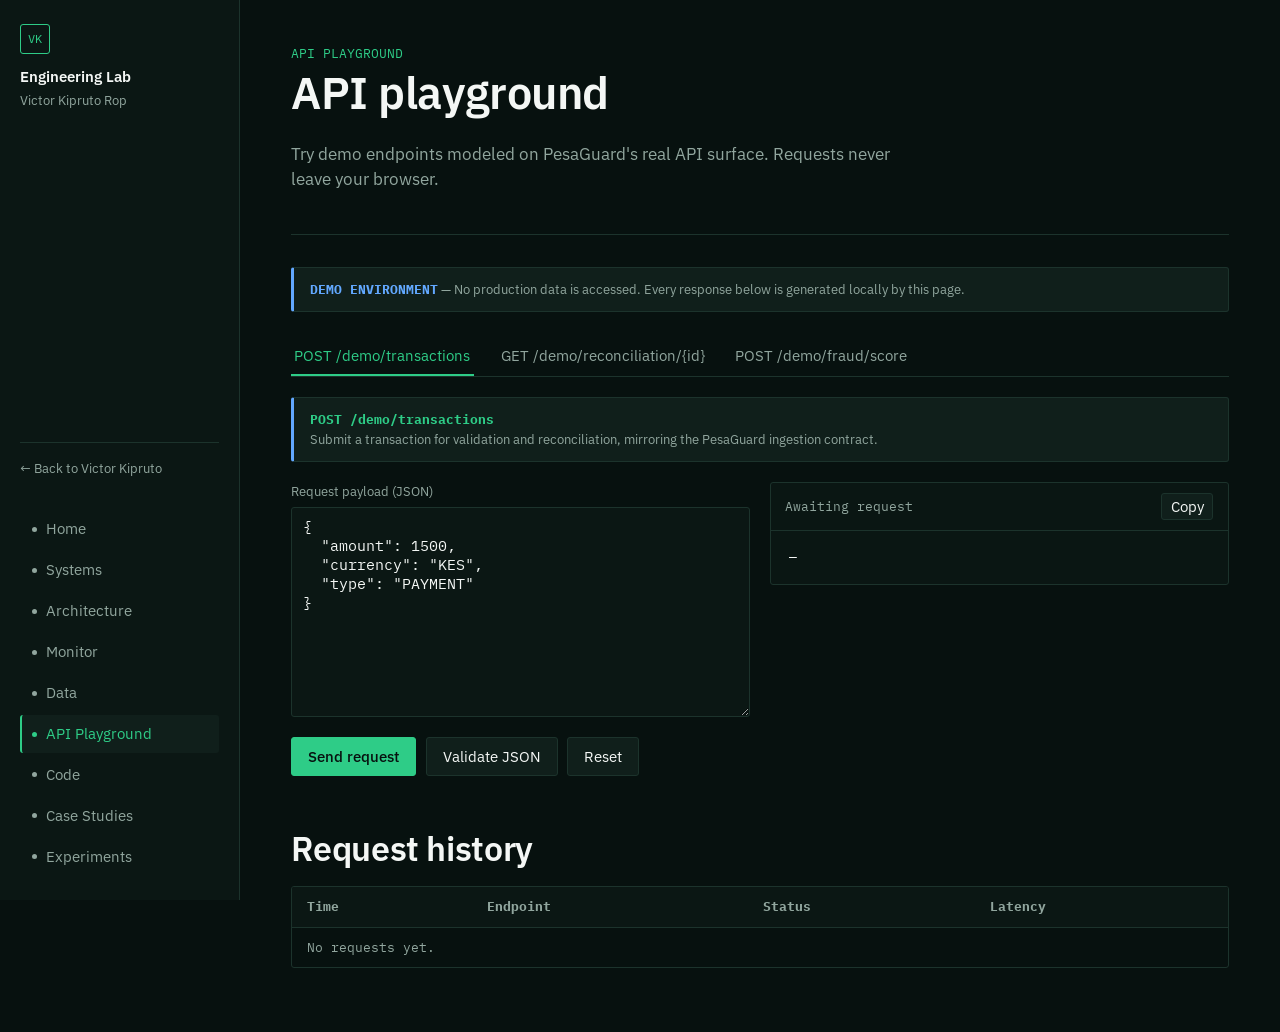
==== pages/api-playground.html @ 816f3edc "Initial commit: Engineering Lab static site" ====
<!DOCTYPE html>
<html lang="en">
<head>
<meta charset="UTF-8">
<meta name="viewport" content="width=device-width, initial-scale=1.0">
<title>API Playground | Engineering Lab</title>
<meta name="description" content="A safe, local API playground for exploring PesaGuard-style demo endpoints — no production systems are reachable.">
<link rel="canonical" href="https://lab.victorkipruto.com/pages/api-playground.html">
<link rel="stylesheet" href="../css/main.css">
<link rel="stylesheet" href="../css/components.css">
<link rel="stylesheet" href="../css/responsive.css">
</head>
<body data-nav="pages/api-playground.html">
<div class="rail-scrim"></div>
<div class="shell">
  <aside class="rail">
    <div class="rail-brand">
      <span class="mark" aria-hidden="true">VK</span>
      <span class="name">Engineering Lab</span>
      <span class="role">Victor Kipruto Rop</span>
    </div>
    <div class="rail-footer">
      <a href="https://www.victorkipruto.com">&larr; Back to Victor Kipruto</a>
    </div>
  </aside>

  <div>
    <div class="rail-toggle">
      <button type="button" aria-expanded="false" class="btn" style="padding:0.3rem 0.6rem;">☰</button>
      ENGINEERING LAB
    </div>

    <main>
      <div class="page-header">
        <span class="eyebrow">API PLAYGROUND</span>
        <h1>API playground</h1>
        <p>Try demo endpoints modeled on PesaGuard's real API surface. Requests never leave your browser.</p>
      </div>

      <div class="callout" style="margin-bottom:1.5rem;">
        <strong style="color:var(--info); font-family:var(--font-mono);">DEMO ENVIRONMENT</strong> — No production data is accessed. Every response below is generated locally by this page.
      </div>

      <div class="tabs" id="endpoint-tabs" role="tablist"></div>

      <div id="endpoint-meta" class="callout" style="margin-bottom:1.25rem;"></div>

      <div style="display:grid; grid-template-columns: 1fr 1fr; gap: var(--gap);" id="playground-columns">
        <div>
          <div class="field">
            <label for="payload">Request payload (JSON)</label>
            <textarea id="payload" rows="10"></textarea>
          </div>
          <div class="card-actions" style="margin-top:0.75rem;">
            <button class="btn primary" id="send-btn">Send request</button>
            <button class="btn" id="validate-btn">Validate JSON</button>
            <button class="btn" id="reset-btn">Reset</button>
          </div>
          <p id="validation-msg" style="font-size:var(--fs-00); margin-top:0.5rem;"></p>
        </div>

        <div>
          <div class="code-block">
            <div class="code-head">
              <span id="response-status">Awaiting request</span>
              <button class="btn" id="copy-response" style="padding:0.2rem 0.55rem;">Copy</button>
            </div>
            <pre><code id="response-body">—</code></pre>
          </div>
          <p style="font-size:var(--fs-00); color:var(--text-2); margin-top:0.5rem;" id="latency-note"></p>
        </div>
      </div>

      <section style="margin-top:2.5rem;">
        <h2>Request history</h2>
        <div class="table-wrap">
          <table>
            <thead><tr><th>Time</th><th>Endpoint</th><th>Status</th><th>Latency</th></tr></thead>
            <tbody id="history-tbody"><tr><td colspan="4" style="color:var(--text-2);">No requests yet.</td></tr></tbody>
          </table>
        </div>
      </section>
    </main>
  </div>
</div>

<script type="module" src="../js/app.js"></script>
<script type="module" src="../js/api-playground.js"></script>
</body>
</html>
---- css/main.css ----
/* ============================================================
   ENGINEERING LAB — DESIGN SYSTEM
   ============================================================ */

@import url('https://fonts.googleapis.com/css2?family=IBM+Plex+Sans:wght@400;500;600&family=IBM+Plex+Mono:wght@400;500;600&display=swap');

:root {
  /* Color */
  --bg: #07110F;
  --bg-2: #0B1714;
  --surface: #101F1B;
  --border: #1C332C;
  --text: #F4F7F5;
  --text-2: #91A69E;
  --accent: #2ECC87;
  --accent-dim: #1C7A50;
  --warning: #F2B84B;
  --error: #EF6461;
  --info: #62A8FF;

  /* Type */
  --font-body: 'IBM Plex Sans', -apple-system, sans-serif;
  --font-mono: 'IBM Plex Mono', ui-monospace, monospace;

  --fs-00: clamp(0.75rem, 0.72rem + 0.15vw, 0.8125rem);
  --fs-0: clamp(0.875rem, 0.85rem + 0.15vw, 0.9375rem);
  --fs-1: clamp(1rem, 0.96rem + 0.2vw, 1.0625rem);
  --fs-2: clamp(1.25rem, 1.15rem + 0.5vw, 1.5rem);
  --fs-3: clamp(1.6rem, 1.4rem + 1vw, 2.1rem);
  --fs-4: clamp(2rem, 1.7rem + 1.5vw, 2.8rem);

  /* Layout */
  --rail-w: 240px;
  --radius: 3px;
  --gap: 1.25rem;
  --transition: 140ms ease;
}

@media (prefers-reduced-motion: reduce) {
  * { animation-duration: 0.001ms !important; transition-duration: 0.001ms !important; }
}

* { box-sizing: border-box; }

html { color-scheme: dark; }

body {
  margin: 0;
  background: var(--bg);
  color: var(--text);
  font-family: var(--font-body);
  font-size: var(--fs-1);
  line-height: 1.5;
  -webkit-font-smoothing: antialiased;
}

img { max-width: 100%; display: block; }

a { color: inherit; text-decoration: none; }

code, pre, .mono, .metric, .tag, .status-pill, kbd {
  font-family: var(--font-mono);
}

::selection { background: var(--accent-dim); color: var(--text); }

:focus-visible {
  outline: 2px solid var(--accent);
  outline-offset: 2px;
}

.sr-only {
  position: absolute;
  width: 1px; height: 1px;
  overflow: hidden;
  clip: rect(0 0 0 0);
  white-space: nowrap;
}

h1, h2, h3, h4 {
  margin: 0 0 0.5em 0;
  font-weight: 600;
  line-height: 1.2;
  letter-spacing: -0.01em;
}

h1 { font-size: var(--fs-4); }
h2 { font-size: var(--fs-3); }
h3 { font-size: var(--fs-2); }

p { margin: 0 0 1em 0; color: var(--text-2); max-width: 62ch; }

/* ---------- App shell: left rail + content ---------- */

.shell {
  display: grid;
  grid-template-columns: var(--rail-w) 1fr;
  min-height: 100vh;
}

.rail {
  border-right: 1px solid var(--border);
  background: var(--bg-2);
  padding: 1.5rem 1.25rem;
  position: sticky;
  top: 0;
  height: 100vh;
  overflow-y: auto;
  display: flex;
  flex-direction: column;
  gap: 2rem;
}

.rail-brand {
  display: flex;
  flex-direction: column;
  gap: 0.15rem;
}

.rail-brand .mark {
  width: 30px; height: 30px;
  border: 1px solid var(--accent);
  border-radius: var(--radius);
  display: grid;
  place-items: center;
  color: var(--accent);
  font-family: var(--font-mono);
  font-size: 0.75rem;
  margin-bottom: 0.6rem;
}

.rail-brand .name {
  font-size: var(--fs-0);
  font-weight: 600;
}

.rail-brand .role {
  font-size: var(--fs-00);
  color: var(--text-2);
}

.rail nav {
  display: flex;
  flex-direction: column;
  gap: 0.15rem;
}

.rail nav a {
  display: flex;
  align-items: center;
  gap: 0.6rem;
  padding: 0.5rem 0.6rem;
  border-radius: var(--radius);
  color: var(--text-2);
  font-size: var(--fs-0);
  border-left: 2px solid transparent;
  transition: color var(--transition), background var(--transition), border-color var(--transition);
}

.rail nav a:hover { color: var(--text); background: var(--surface); }

.rail nav a.active {
  color: var(--accent);
  border-left-color: var(--accent);
  background: var(--surface);
}

.rail nav a .dot {
  width: 5px; height: 5px;
  border-radius: 50%;
  background: currentColor;
  flex-shrink: 0;
}

.rail-footer {
  margin-top: auto;
  padding-top: 1rem;
  border-top: 1px solid var(--border);
  font-size: var(--fs-00);
  color: var(--text-2);
}

.rail-footer a {
  display: inline-flex;
  align-items: center;
  gap: 0.35rem;
  color: var(--text-2);
}

.rail-footer a:hover { color: var(--accent); }

.rail-toggle {
  display: none;
}

main {
  min-width: 0;
  padding: 2.5rem clamp(1.25rem, 4vw, 3.5rem) 4rem;
}

.page-header {
  margin-bottom: 2rem;
  padding-bottom: 1.5rem;
  border-bottom: 1px solid var(--border);
}

.page-header .eyebrow {
  color: var(--accent);
  font-family: var(--font-mono);
  font-size: var(--fs-00);
}

.page-header p { max-width: 60ch; }

/* ---------- Utility ---------- */

.status-pill {
  display: inline-flex;
  align-items: center;
  gap: 0.4rem;
  padding: 0.2rem 0.55rem;
  border-radius: var(--radius);
  font-size: var(--fs-00);
  border: 1px solid var(--border);
  background: var(--surface);
}

.status-pill::before {
  content: '';
  width: 6px; height: 6px;
  border-radius: 50%;
  background: currentColor;
}

.status-pill.active, .status-pill.operational { color: var(--accent); }
.status-pill.demo { color: var(--info); }
.status-pill.experimental { color: var(--warning); }
.status-pill.archived, .status-pill.degraded { color: var(--text-2); }
.status-pill.error, .status-pill.down { color: var(--error); }

.btn {
  display: inline-flex;
  align-items: center;
  gap: 0.5rem;
  padding: 0.55rem 1rem;
  border-radius: var(--radius);
  border: 1px solid var(--border);
  background: var(--surface);
  color: var(--text);
  font-size: var(--fs-0);
  cursor: pointer;
  font-family: var(--font-body);
  transition: border-color var(--transition), color var(--transition);
}

.btn:hover { border-color: var(--accent); color: var(--accent); }

.btn.primary {
  background: var(--accent);
  border-color: var(--accent);
  color: var(--bg);
  font-weight: 500;
}

.btn.primary:hover { background: #34d894; color: var(--bg); }

.btn:disabled { opacity: 0.5; cursor: not-allowed; }

.field {
  display: flex;
  flex-direction: column;
  gap: 0.35rem;
}

.field label {
  font-size: var(--fs-00);
  color: var(--text-2);
}

.field input, .field select, .field textarea {
  background: var(--bg-2);
  border: 1px solid var(--border);
  border-radius: var(--radius);
  color: var(--text);
  padding: 0.55rem 0.7rem;
  font-family: var(--font-body);
  font-size: var(--fs-0);
}

.field textarea { font-family: var(--font-mono); resize: vertical; }

.field input:focus, .field select:focus, .field textarea:focus {
  border-color: var(--accent);
}

.callout {
  border: 1px solid var(--border);
  border-left: 3px solid var(--info);
  background: var(--surface);
  padding: 0.75rem 1rem;
  border-radius: var(--radius);
  font-size: var(--fs-00);
  color: var(--text-2);
}

.callout.warning { border-left-color: var(--warning); }
.callout.error { border-left-color: var(--error); }

.empty-state {
  border: 1px dashed var(--border);
  border-radius: var(--radius);
  padding: 2rem;
  text-align: center;
  color: var(--text-2);
  font-size: var(--fs-0);
}

/* ---------- Mobile ---------- */

@media (max-width: 880px) {
  .shell { grid-template-columns: 1fr; }

  .rail {
    position: fixed;
    inset: 0 30% 0 0;
    z-index: 50;
    transform: translateX(-100%);
    transition: transform var(--transition);
    box-shadow: 2px 0 24px rgba(0,0,0,0.5);
  }

  .rail.open { transform: translateX(0); }

  .rail-toggle {
    display: flex;
    align-items: center;
    gap: 0.5rem;
    position: sticky;
    top: 0;
    z-index: 40;
    background: var(--bg-2);
    border-bottom: 1px solid var(--border);
    padding: 1rem clamp(1.25rem, 4vw, 3.5rem);
    color: var(--text);
    font-family: var(--font-mono);
    font-size: var(--fs-00);
  }

  .rail-scrim {
    display: none;
    position: fixed;
    inset: 0;
    background: rgba(0,0,0,0.5);
    z-index: 45;
  }

  .rail-scrim.open { display: block; }

  main { padding: 1.5rem 1.25rem 3rem; }
}
---- css/components.css ----
/* ============================================================
   COMPONENTS
   ============================================================ */

/* ---------- Hero ---------- */

.hero {
  padding: 1rem 0 2.5rem;
  border-bottom: 1px solid var(--border);
  margin-bottom: 2.5rem;
}

.hero .eyebrow {
  color: var(--accent);
  font-family: var(--font-mono);
  font-size: var(--fs-00);
  margin-bottom: 0.75rem;
  display: block;
}

.hero h1 {
  max-width: 16ch;
  margin-bottom: 0.75rem;
}

.hero p { font-size: var(--fs-1); max-width: 54ch; }

.hero-stats {
  display: flex;
  gap: 2.5rem;
  margin-top: 1.75rem;
  flex-wrap: wrap;
}

.hero-stats .stat {
  display: flex;
  flex-direction: column;
  gap: 0.15rem;
}

.hero-stats .stat .value {
  font-family: var(--font-mono);
  font-size: var(--fs-2);
  color: var(--accent);
}

.hero-stats .stat .label {
  font-size: var(--fs-00);
  color: var(--text-2);
}

/* ---------- Grid of cards ---------- */

.grid {
  display: grid;
  grid-template-columns: repeat(auto-fill, minmax(300px, 1fr));
  gap: var(--gap);
}

.card {
  border: 1px solid var(--border);
  background: var(--surface);
  border-radius: var(--radius);
  padding: 1.25rem;
  display: flex;
  flex-direction: column;
  gap: 0.75rem;
}

.card-head {
  display: flex;
  justify-content: space-between;
  align-items: flex-start;
  gap: 0.75rem;
}

.card-head h3 { font-size: var(--fs-1); margin: 0; }

.card .category {
  font-family: var(--font-mono);
  font-size: var(--fs-00);
  color: var(--text-2);
}

.card p { font-size: var(--fs-0); margin: 0; }

.tag-row {
  display: flex;
  flex-wrap: wrap;
  gap: 0.4rem;
}

.tag {
  font-size: var(--fs-00);
  padding: 0.15rem 0.5rem;
  border: 1px solid var(--border);
  border-radius: var(--radius);
  color: var(--text-2);
}

.feature-row {
  display: flex;
  gap: 0.5rem;
  flex-wrap: wrap;
  font-size: var(--fs-00);
  color: var(--text-2);
}

.feature-row span.on { color: var(--accent); }

.card-actions {
  display: flex;
  gap: 0.6rem;
  margin-top: auto;
  padding-top: 0.5rem;
}

/* ---------- Filters bar ---------- */

.filters {
  display: flex;
  gap: 0.75rem;
  flex-wrap: wrap;
  margin-bottom: 1.5rem;
  align-items: flex-end;
}

.filters .field { min-width: 160px; }
.filters .field.search { flex: 1; min-width: 220px; }

.result-count {
  font-family: var(--font-mono);
  font-size: var(--fs-00);
  color: var(--text-2);
  margin-bottom: 1rem;
}

/* ---------- Metrics grid ---------- */

.metric-grid {
  display: grid;
  grid-template-columns: repeat(auto-fill, minmax(180px, 1fr));
  gap: 1px;
  background: var(--border);
  border: 1px solid var(--border);
  border-radius: var(--radius);
  overflow: hidden;
  margin-bottom: 2rem;
}

.metric-cell {
  background: var(--surface);
  padding: 1rem 1.1rem;
  display: flex;
  flex-direction: column;
  gap: 0.3rem;
}

.metric-cell .label {
  font-size: var(--fs-00);
  color: var(--text-2);
}

.metric-cell .value {
  font-family: var(--font-mono);
  font-size: var(--fs-2);
}

.metric-cell .value.warn { color: var(--warning); }
.metric-cell .value.err { color: var(--error); }
.metric-cell .value.ok { color: var(--accent); }

/* ---------- Table ---------- */

.table-wrap {
  border: 1px solid var(--border);
  border-radius: var(--radius);
  overflow-x: auto;
}

table {
  border-collapse: collapse;
  width: 100%;
  font-size: var(--fs-0);
  min-width: 640px;
}

thead th {
  text-align: left;
  padding: 0.65rem 0.9rem;
  background: var(--bg-2);
  border-bottom: 1px solid var(--border);
  font-family: var(--font-mono);
  font-size: var(--fs-00);
  color: var(--text-2);
  white-space: nowrap;
  cursor: pointer;
  user-select: none;
}

thead th:hover { color: var(--text); }

tbody td {
  padding: 0.6rem 0.9rem;
  border-bottom: 1px solid var(--border);
  font-family: var(--font-mono);
  font-size: var(--fs-00);
}

tbody tr:last-child td { border-bottom: none; }

tbody tr:hover { background: var(--surface); cursor: pointer; }

.pagination {
  display: flex;
  justify-content: space-between;
  align-items: center;
  margin-top: 1rem;
  font-family: var(--font-mono);
  font-size: var(--fs-00);
  color: var(--text-2);
}

.pagination .controls { display: flex; gap: 0.5rem; }

/* ---------- Tabs ---------- */

.tabs {
  display: flex;
  gap: 0.25rem;
  border-bottom: 1px solid var(--border);
  margin-bottom: 1.25rem;
  flex-wrap: wrap;
}

.tabs button {
  background: none;
  border: none;
  border-bottom: 2px solid transparent;
  color: var(--text-2);
  padding: 0.6rem 0.2rem;
  margin-right: 1.25rem;
  font-family: var(--font-body);
  font-size: var(--fs-0);
  cursor: pointer;
}

.tabs button:hover { color: var(--text); }

.tabs button.active {
  color: var(--accent);
  border-bottom-color: var(--accent);
}

/* ---------- Code block ---------- */

.code-block {
  border: 1px solid var(--border);
  border-radius: var(--radius);
  background: #0A1613;
  overflow: hidden;
}

.code-block .code-head {
  display: flex;
  justify-content: space-between;
  align-items: center;
  padding: 0.6rem 0.9rem;
  border-bottom: 1px solid var(--border);
  font-family: var(--font-mono);
  font-size: var(--fs-00);
  color: var(--text-2);
}

.code-block pre {
  margin: 0;
  padding: 1rem 1.1rem;
  overflow-x: auto;
  font-size: var(--fs-00);
  line-height: 1.6;
  counter-reset: line;
}

.code-block code { color: var(--text); }

.code-line {
  display: block;
  counter-increment: line;
}

.code-line::before {
  content: counter(line);
  display: inline-block;
  width: 2.2em;
  color: var(--text-2);
  opacity: 0.5;
  user-select: none;
  text-align: right;
  margin-right: 1em;
}

.tok-kw { color: var(--info); }
.tok-str { color: var(--accent); }
.tok-com { color: var(--text-2); font-style: italic; }
.tok-fn { color: var(--warning); }
.tok-num { color: #C792EA; }

/* ---------- Dialog / modal ---------- */

dialog.panel {
  border: 1px solid var(--border);
  border-radius: var(--radius);
  background: var(--surface);
  color: var(--text);
  padding: 0;
  width: min(560px, 92vw);
  max-height: 85vh;
}

dialog.panel::backdrop { background: rgba(3, 9, 8, 0.7); }

dialog.panel .panel-head {
  display: flex;
  justify-content: space-between;
  align-items: center;
  padding: 1rem 1.25rem;
  border-bottom: 1px solid var(--border);
}

dialog.panel .panel-body {
  padding: 1.25rem;
  overflow-y: auto;
  max-height: calc(85vh - 60px);
}

dialog.panel .panel-body dt {
  font-family: var(--font-mono);
  font-size: var(--fs-00);
  color: var(--text-2);
  margin-top: 0.9rem;
}

dialog.panel .panel-body dd {
  margin: 0.2rem 0 0;
  font-size: var(--fs-0);
}

.close-btn {
  background: none;
  border: none;
  color: var(--text-2);
  cursor: pointer;
  font-size: 1.1rem;
  line-height: 1;
  padding: 0.25rem;
}

.close-btn:hover { color: var(--text); }

/* ---------- Timeline / sequence ---------- */

.sequence {
  display: flex;
  flex-direction: column;
}

.sequence .step {
  display: grid;
  grid-template-columns: 2.5rem 1fr;
  gap: 1rem;
  padding-bottom: 2rem;
  position: relative;
}

.sequence .step:not(:last-child)::before {
  content: '';
  position: absolute;
  left: 1.15rem;
  top: 2rem;
  bottom: 0;
  width: 1px;
  background: var(--border);
}

.sequence .step .num {
  font-family: var(--font-mono);
  color: var(--accent);
  font-size: var(--fs-00);
}

.sequence .step h3 { margin-bottom: 0.4rem; }
---- css/responsive.css ----
@media (max-width: 600px) {
  .hero-stats { gap: 1.5rem; }
  .grid { grid-template-columns: 1fr; }
  .metric-grid { grid-template-columns: repeat(2, 1fr); }
  table { min-width: 100%; }
  thead { display: none; }
  tbody tr {
    display: grid;
    grid-template-columns: 1fr 1fr;
    padding: 0.6rem 0.9rem;
    border-bottom: 1px solid var(--border);
  }
  tbody td {
    border: none;
    padding: 0.2rem 0;
  }
  tbody td::before {
    content: attr(data-label);
    display: block;
    color: var(--text-2);
    font-size: 0.65rem;
  }
}

@container (max-width: 400px) {
  .card { padding: 1rem; }
}
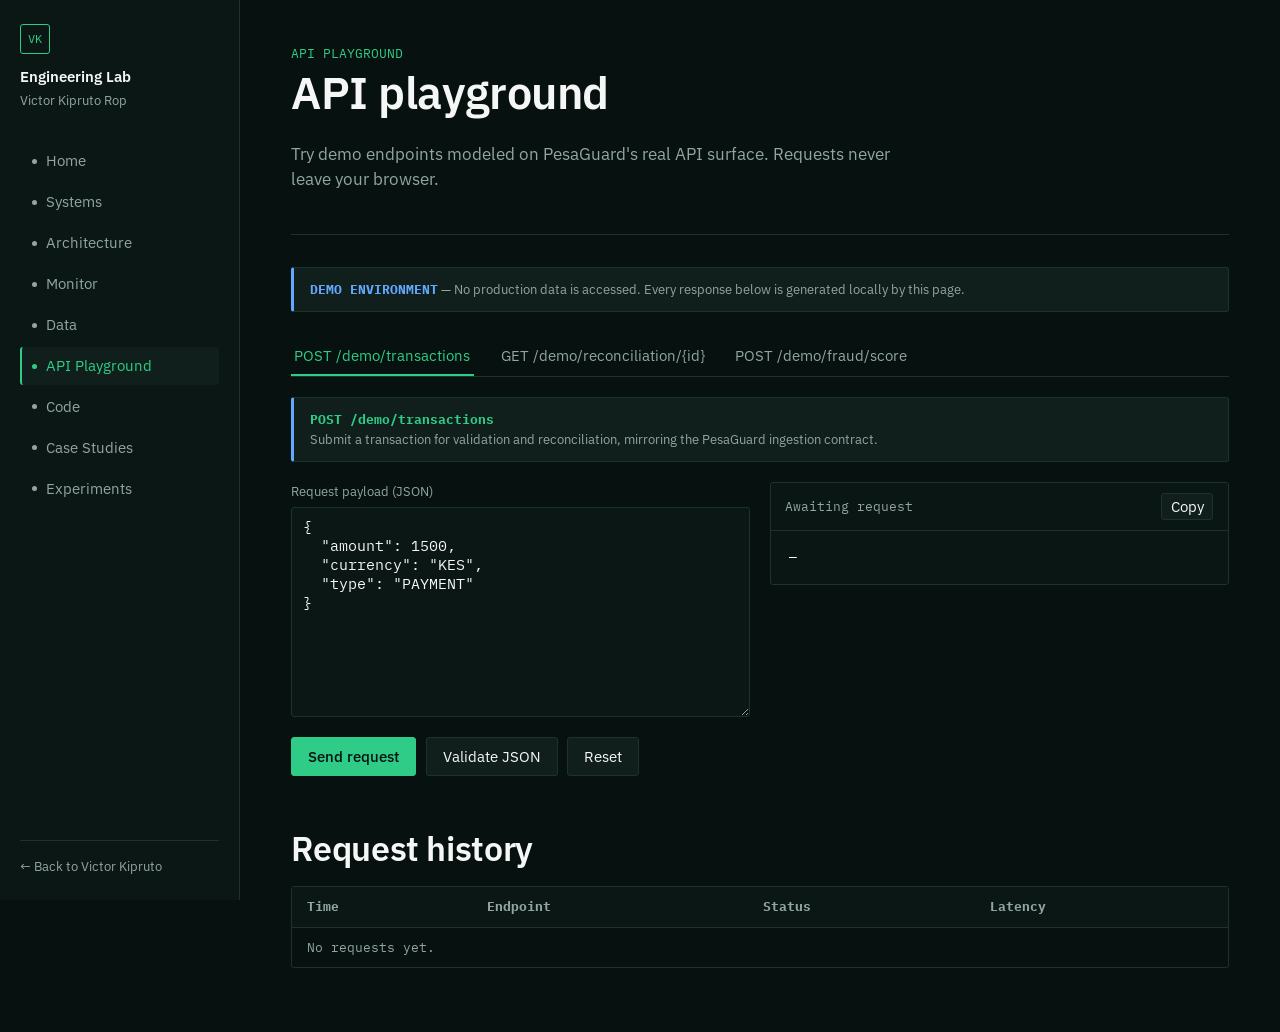
==== commit bb656b5f: "Fix architecture/feature-flag evidence-integrity bugs - Stop silently substituting a different syste" ====
--- a/pages/api-playground.html
+++ b/pages/api-playground.html
@@ -13,22 +13,10 @@
 <body data-nav="pages/api-playground.html">
 <div class="rail-scrim"></div>
 <div class="shell">
-  <aside class="rail">
-    <div class="rail-brand">
-      <span class="mark" aria-hidden="true">VK</span>
-      <span class="name">Engineering Lab</span>
-      <span class="role">Victor Kipruto Rop</span>
-    </div>
-    <div class="rail-footer">
-      <a href="https://www.victorkipruto.com">&larr; Back to Victor Kipruto</a>
-    </div>
-  </aside>
+  <aside class="rail" id="rail"></aside>
 
   <div>
-    <div class="rail-toggle">
-      <button type="button" aria-expanded="false" class="btn" style="padding:0.3rem 0.6rem;">☰</button>
-      ENGINEERING LAB
-    </div>
+    <div class="rail-toggle" id="rail-toggle"></div>
 
     <main>
       <div class="page-header">
--- a/css/main.css
+++ b/css/main.css
@@ -232,7 +232,9 @@
   background: currentColor;
 }
 
-.status-pill.active, .status-pill.operational { color: var(--accent); }
+.status-pill.live, .status-pill.operational { color: var(--accent); }
+.status-pill.deployed { color: var(--info); }
+.status-pill.benchmarked { color: var(--accent); }
 .status-pill.demo { color: var(--info); }
 .status-pill.experimental { color: var(--warning); }
 .status-pill.archived, .status-pill.degraded { color: var(--text-2); }
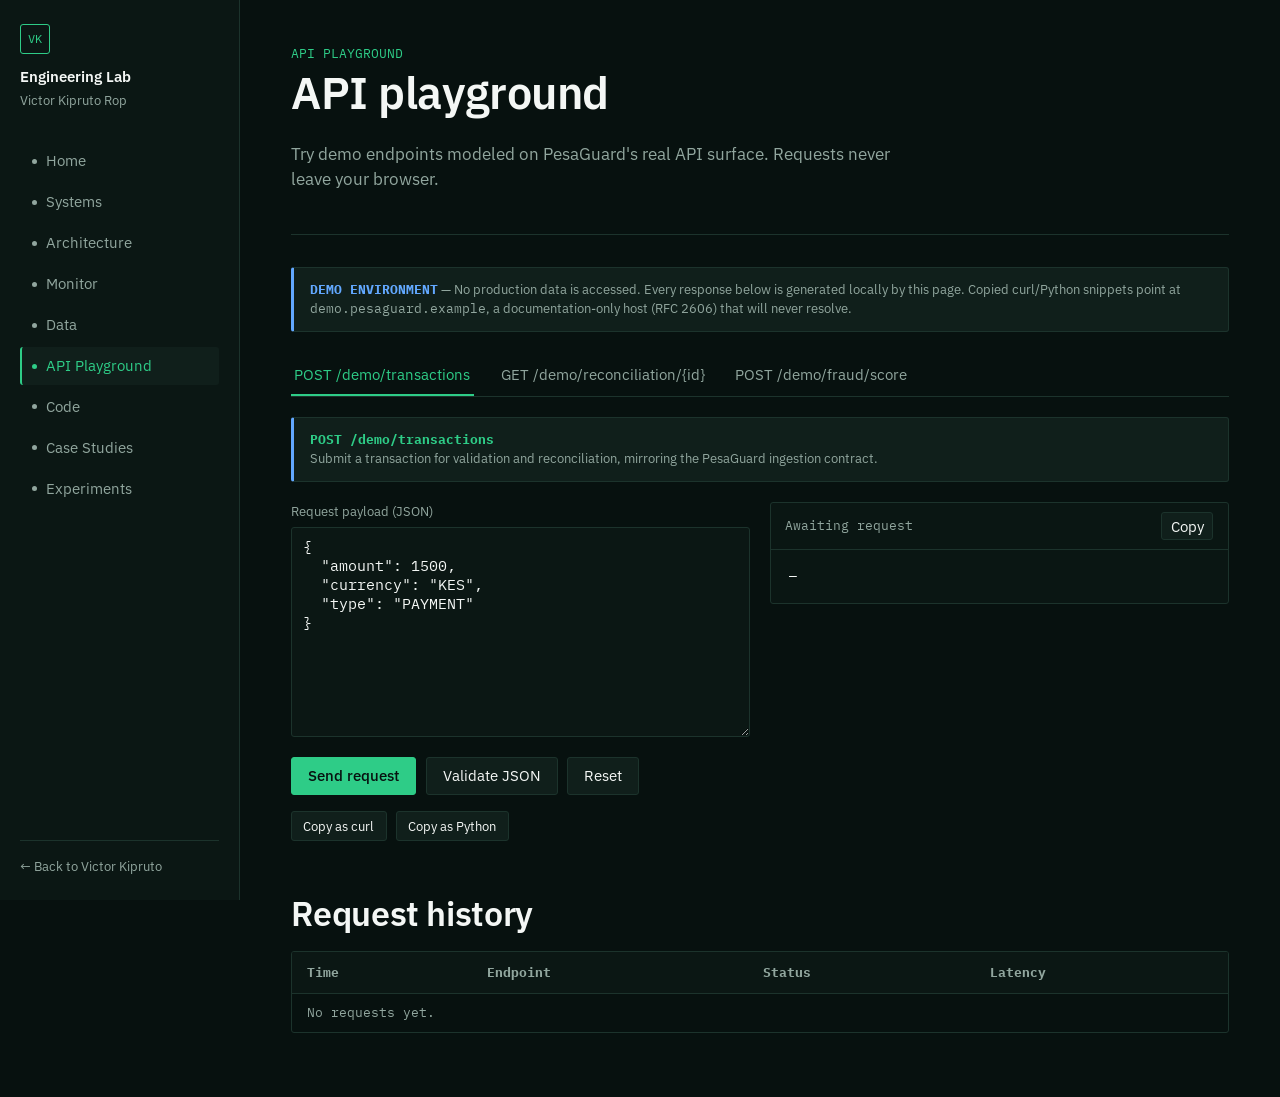
==== commit 2cf7e3be: "Add net-new features: system detail pages, data quality/schema/lineage, monitor time-range + inciden" ====
--- a/pages/api-playground.html
+++ b/pages/api-playground.html
@@ -26,7 +26,7 @@
       </div>
 
       <div class="callout" style="margin-bottom:1.5rem;">
-        <strong style="color:var(--info); font-family:var(--font-mono);">DEMO ENVIRONMENT</strong> — No production data is accessed. Every response below is generated locally by this page.
+        <strong style="color:var(--info); font-family:var(--font-mono);">DEMO ENVIRONMENT</strong> — No production data is accessed. Every response below is generated locally by this page. Copied curl/Python snippets point at <code>demo.pesaguard.example</code>, a documentation-only host (RFC 2606) that will never resolve.
       </div>
 
       <div class="tabs" id="endpoint-tabs" role="tablist"></div>
@@ -43,6 +43,10 @@
             <button class="btn primary" id="send-btn">Send request</button>
             <button class="btn" id="validate-btn">Validate JSON</button>
             <button class="btn" id="reset-btn">Reset</button>
+          </div>
+          <div class="card-actions" style="margin-top:0.5rem;">
+            <button class="btn" id="copy-curl" style="padding:0.35rem 0.7rem; font-size:var(--fs-00);">Copy as curl</button>
+            <button class="btn" id="copy-python" style="padding:0.35rem 0.7rem; font-size:var(--fs-00);">Copy as Python</button>
           </div>
           <p id="validation-msg" style="font-size:var(--fs-00); margin-top:0.5rem;"></p>
         </div>
